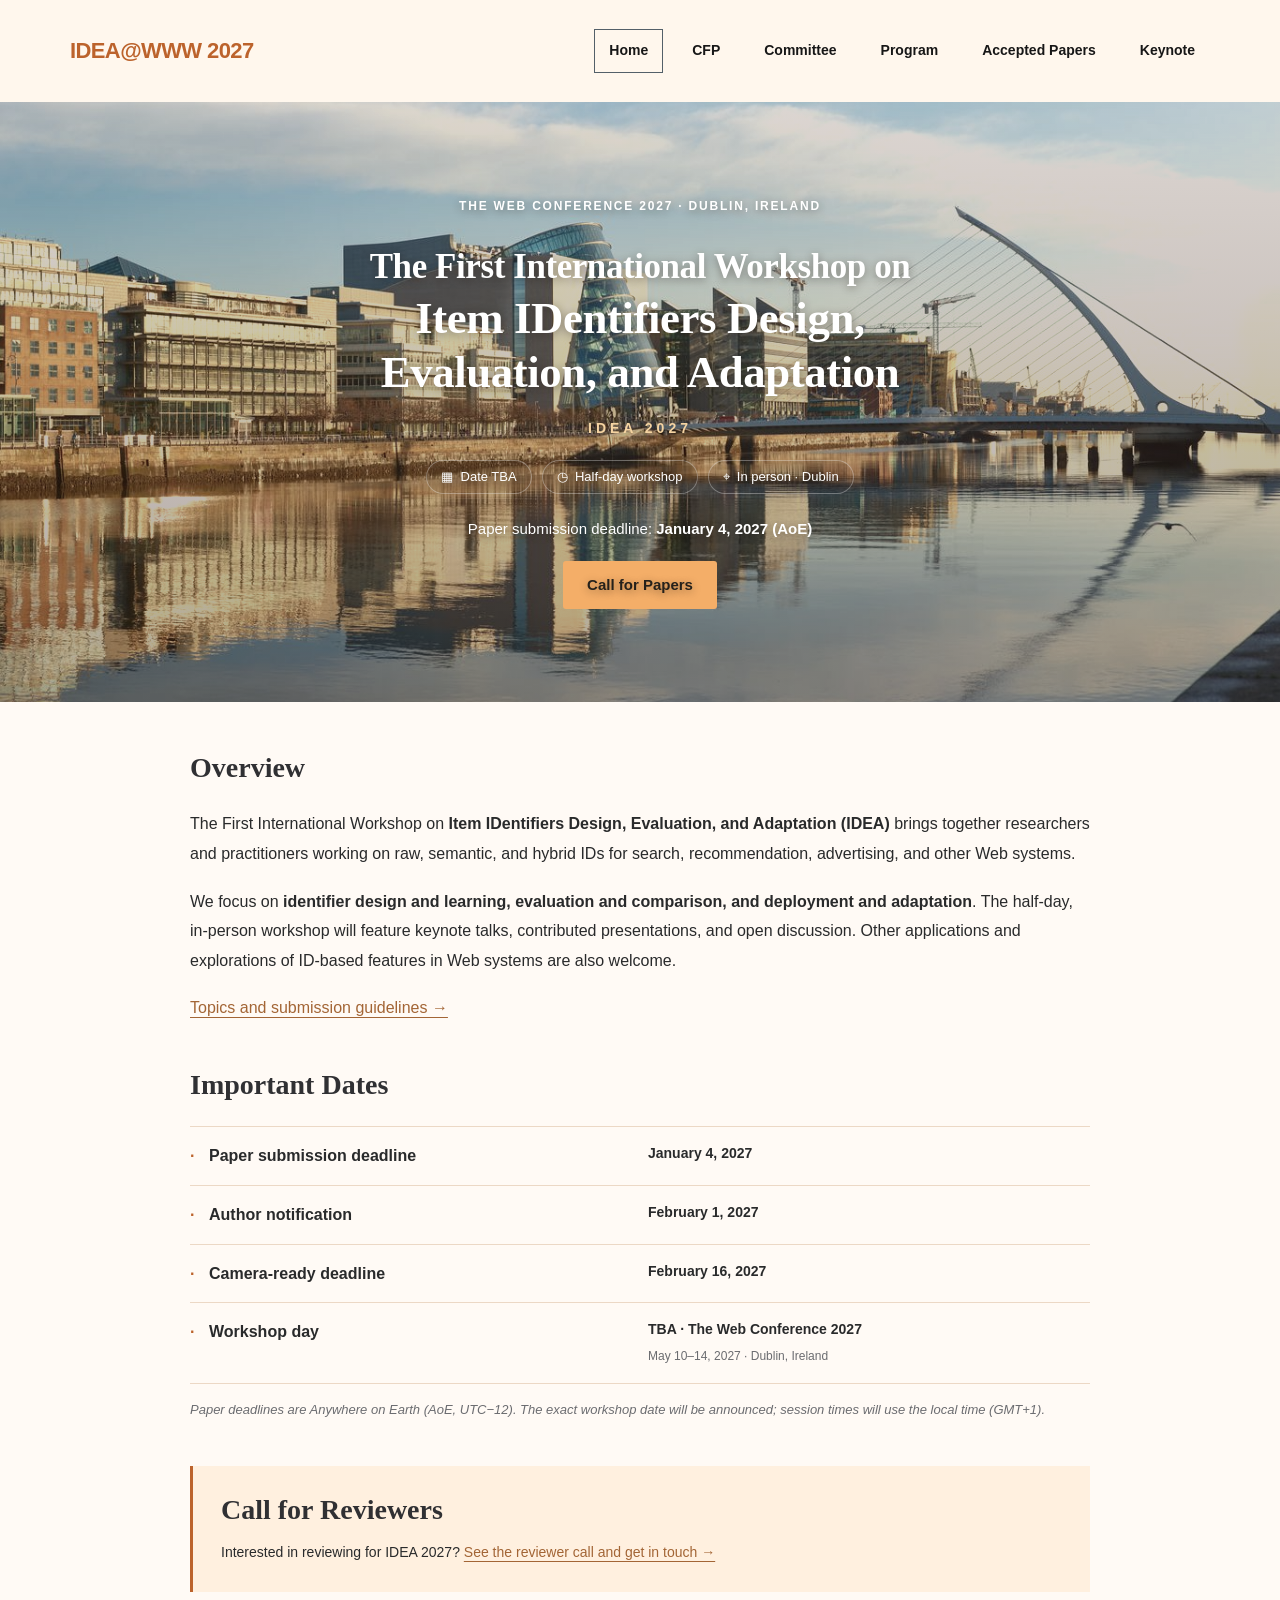
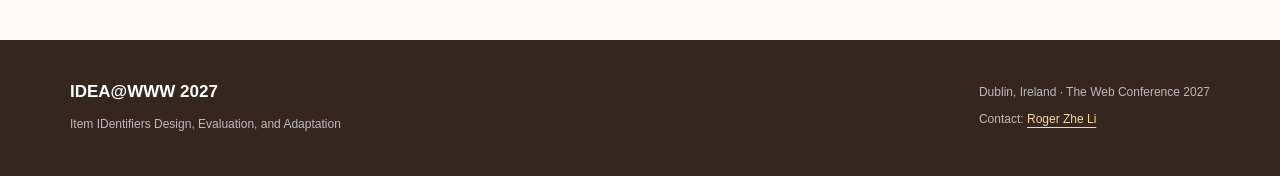
==== index.html @ 6919ff48 "Simplify homepage to overview dates and reviewer link" ====
<!doctype html>
<html lang="en">
<head>
<meta charset="utf-8">
<meta name="viewport" content="width=device-width, initial-scale=1">
<title>IDEA@WWW 2027 - Item IDentifiers Design, Evaluation, and Adaptation</title>
<meta name="description" content="IDEA 2027: The First International Workshop on Item IDentifiers Design, Evaluation, and Adaptation. Raw, semantic, and hybrid IDs for search, recommendation, and advertising.">
<link rel="icon" href="assets/favicon.svg" type="image/svg+xml">
<link rel="stylesheet" href="assets/style.css">
<script src="assets/site.js" defer>
</script>
</head>
<body>
<a class="skip-link" href="#main">Skip to content</a>
<header class="site-header">
<div class="container header-inner">
<a class="brand" href="index.html">IDEA@WWW 2027</a><button class="menu-toggle" type="button" aria-controls="site-nav" aria-expanded="false">Menu <span aria-hidden="true">☰</span></button>
<nav id="site-nav" aria-label="Main navigation">
<a href="index.html" aria-current="page">Home</a><a href="cfp.html">CFP</a><a href="committee.html">Committee</a><a href="program.html">Program</a><a href="papers.html">Accepted Papers</a><a href="keynote.html">Keynote</a>
</nav>
</div>
</header>
<section class="hero" aria-labelledby="hero-title">
<div class="hero-overlay">
<div class="hero-copy">
<p class="eyebrow">
The Web Conference 2027 · Dublin, Ireland
</p>
<h1 id="hero-title">
<span>The First International Workshop on</span><br>Item IDentifiers Design,<br>Evaluation, and Adaptation
</h1>
<p class="hero-acronym">
IDEA 2027
</p>
<ul class="hero-details">
<li>
▦ &nbsp;Date TBA
</li>
<li>
◷ &nbsp;Half-day workshop
</li>
<li>
⌖ &nbsp;In person · Dublin
</li>
</ul>
<p class="hero-deadline">
Paper submission deadline: <strong>January 4, 2027 (AoE)</strong>
</p>
<a class="button hero-button" href="cfp.html">Call for Papers</a>
</div>
</div>
</section>
<main id="main" class="container home-content">
<section id="overview" class="content-section">
<h2>Overview</h2>
<p>The First International Workshop on <strong>Item IDentifiers Design, Evaluation, and Adaptation (IDEA)</strong> brings together researchers and practitioners working on raw, semantic, and hybrid IDs for search, recommendation, advertising, and other Web systems.</p>
<p>We focus on <strong>identifier design and learning, evaluation and comparison, and deployment and adaptation</strong>. The half-day, in-person workshop will feature keynote talks, contributed presentations, and open discussion. Other applications and explorations of ID-based features in Web systems are also welcome.</p>
<p><a href="cfp.html">Topics and submission guidelines →</a></p>
</section>
<section id="important-dates" class="content-section">
<h2>
Important Dates
</h2>
<dl class="dates">
<div>
<dt>
Paper submission deadline
</dt>
<dd>January 4, 2027</dd>
</div>
<div>
<dt>
Author notification
</dt>
<dd>February 1, 2027</dd>
</div>
<div>
<dt>
Camera-ready deadline
</dt>
<dd>February 16, 2027</dd>
</div>
<div>
<dt>
Workshop day
</dt>
<dd>
TBA · The Web Conference 2027<br><span>May 10–14, 2027 · Dublin, Ireland</span>
</dd>
</div>
</dl>
<p class="note">
Paper deadlines are Anywhere on Earth (AoE, UTC−12). The exact workshop date will be announced; session times will use the local time (GMT+1).
</p>
</section>
<section id="reviewers" class="content-section reviewer-callout">
<h2>Call for Reviewers</h2>
<p>Interested in reviewing for IDEA 2027? <a href="committee.html#reviewers">See the reviewer call and get in touch →</a></p>
</section>
</main>
<footer>
<div class="container footer-inner">
<div>
<a class="footer-brand" href="index.html">IDEA@WWW 2027</a>
<p>
Item IDentifiers Design, Evaluation, and Adaptation
</p>
</div>
<div>
<p>
Dublin, Ireland · The Web Conference 2027
</p>
<p>
Contact: <a href="mailto:roger.zhe.li@huawei.com">Roger Zhe Li</a>
</p>
</div>
</div>
</footer>
</body>
</html>
---- assets/style.css ----
:root {
  --accent:#bc632c;
  --ink:#292a2b;
  --muted:#6b6c70;
  --line:#ecd8c5;
  --cream:#fff0df
}
* {
  box-sizing:border-box
}
html {
  scroll-behavior:smooth;
  scroll-padding-top:24px
}
body {
  margin:0;
  color:var(--ink);
  background:#fffaf5;
  font:16px/1.85 "Open Sans",Arial,sans-serif
}
a {
  color:#a36535;
  text-underline-offset:4px
}
a:hover {
  color:#704322
}
a:focus-visible,button:focus-visible {
  outline:3px solid #b77a49;
  outline-offset:5px
}
.container {
  width:min(1140px,calc(100% - 64px));
  margin:auto
}
.site-header {
  background:#fff7ed
}
.header-inner {
  min-height:102px;
  display:flex;
  align-items:center;
  justify-content:space-between;
  gap:28px
}
.brand {
  font-size:22px;
  letter-spacing:-.6px;
  font-weight:800;
  color:var(--accent);
  text-decoration:none;
  white-space:nowrap
}
#site-nav {
  display:flex;
  gap:14px;
  align-items:center
}
#site-nav a {
  padding:8px 14px;
  color:#171717;
  text-decoration:none;
  font-size:14px;
  font-weight:600;
  border:1px solid transparent;
  white-space:nowrap
}
#site-nav a:hover {
  color:var(--accent)
}
#site-nav a[aria-current=page] {
  border-color:#536069
}
.menu-toggle {
  display:none
}
.skip-link {
  position:absolute;
  top:-100px;
  left:12px;
  z-index:5;
  background:#fff7ed;
  padding:8px
}
.skip-link:focus {
  top:8px
}
.hero {
  position:relative;
  isolation:isolate;
  background:#7c573d;
  min-height:600px;
  display:flex;
  align-items:center;
  padding:0
}
.hero::before {
  content:"";
  position:absolute;
  inset:0;
  z-index:-1;
  background:url('dublin-city.jpg') center 32%/cover no-repeat;
  filter:saturate(.78) sepia(.15) brightness(1.08)
}
.hero-overlay {
  width:100%;
  min-height:inherit;
  display:grid;
  place-items:center;
  background:linear-gradient(180deg,rgba(80,48,28,.20),rgba(59,35,21,.40));
  padding:60px 24px
}
.hero-copy {
  text-align:center;
  max-width:1080px;
  margin:auto;
  color:#fff;
  text-shadow:0 2px 8px rgba(35,25,17,.40)
}
.eyebrow {
  font-size:12px;
  font-weight:600;
  letter-spacing:1.8px;
  text-transform:uppercase;
  line-height:1.7;
  margin:0 0 20px
}
.hero h1 {
  font:700 clamp(30px,3.5vw,46px)/1.22 Georgia,"Times New Roman",serif;
  letter-spacing:-.4px;
  margin:0
}
.hero h1 span {
  font-size:.78em
}
.hero-acronym {
  font-size:14px;
  font-weight:700;
  letter-spacing:4px;
  margin:16px 0 14px;
  color:#f5d4a2
}
.hero-details {
  display:flex;
  flex-wrap:wrap;
  justify-content:center;
  gap:10px;
  padding:0;
  list-style:none;
  margin:18px 0 14px
}
.hero-details li {
  font-size:13px;
  border:1px solid #ffffff50;
  border-radius:24px;
  padding:4px 14px;
  background:#00000010
}
.hero-deadline {
  font-size:15px;
  margin:16px 0
}
.button {
  display:inline-block;
  text-decoration:none;
  font-weight:700;
  font-size:15px;
  color:#25211b;
  background:#f4ae68;
  padding:12px 24px;
  border-radius:3px;
  line-height:1.6
}
.button:hover {
  background:#ffc78f;
  color:#25211b
}
.hero-button {
  margin-top:2px
}
.page-banner {
  background:var(--cream);
  border-bottom:1px solid var(--line);
  padding:42px 0
}
.page-banner .eyebrow {
  color:var(--accent);
  margin-bottom:8px
}
.page-banner h1 {
  font:700 38px/1.25 Georgia,serif;
  margin:0
}
.page-layout {
  display:grid;
  grid-template-columns:190px minmax(0,1fr);
  gap:56px;
  padding-top:52px;
  padding-bottom:64px
}
.toc nav {
  position:sticky;
  top:28px;
  border-left:1px solid var(--line)
}
.toc p {
  padding-left:16px;
  font-size:10px;
  letter-spacing:1.6px;
  font-weight:700;
  color:#96918b;
  margin:0 0 12px
}
.toc a {
  display:block;
  font-size:12px;
  line-height:1.5;
  text-decoration:none;
  padding:9px 16px;
  color:#767575;
  border-left:2px solid transparent;
  margin-left:-1px
}
.toc a:hover,.toc a[aria-current=location] {
  border-color:var(--accent);
  color:#995e30;
  background:#fff0df
}
.content-section {
  margin-bottom:44px;
  scroll-margin-top:28px
}
.content-section:last-child {
  margin-bottom:0
}
h2 {
  font:700 28px/1.3 Georgia,serif;
  color:#303033;
  margin:0 0 23px
}
h3 {
  font-size:18px;
  line-height:1.5;
  margin:0 0 9px
}
p {
  margin:0 0 18px
}
ul,ol {
  padding-left:22px;
  margin:0 0 20px
}
li {
  padding-left:2px;
  margin-bottom:5px
}
.dates {
  margin:0 0 14px
}
.dates>div {
  display:grid;
  grid-template-columns:1fr 1fr;
  gap:16px;
  padding:14px 0;
  border-bottom:1px solid var(--line)
}
.dates>div:first-child {
  border-top:1px solid var(--line)
}
dt {
  font-weight:600;
  position:relative;
  padding-left:19px
}
dt:before {
  content:'·';
  color:var(--accent);
  position:absolute;
  left:0
}
dd {
  margin:0;
  font-weight:600;
  font-size:14px
}
.dates span {
  font-weight:400;
  color:var(--muted);
  font-size:12px
}
.note {
  font-size:13px;
  color:var(--muted);
  font-style:italic
}
.topic {
  margin:24px 0
}
.topic h3 {
  color:#9d653e;
  font-family:Georgia,serif;
  font-size:21px
}
.topic p {
  margin-bottom:8px
}
.topic li {
  font-size:15px
}
.notice {
  border-left:3px solid var(--accent);
  background:var(--cream);
  padding:20px 24px;
  margin:24px 0
}
.notice p {
  margin:6px 0 0;
  font-size:14px
}
.spaced li {
  margin-bottom:12px
}
.people {
  display:grid;
  grid-template-columns:repeat(3,minmax(0,1fr));
  gap:30px 22px
}
.person {
  text-align:center;
  padding:10px 0
}
.initials {
  width:80px;
  height:80px;
  display:grid;
  place-items:center;
  border-radius:50%;
  background:#f2e9de;
  color:#a26c40;
  font:26px Georgia,serif;
  margin:0 auto 14px
}
.person h3 {
  font-size:16px;
  margin-bottom:6px
}
.person h3 a {
  text-decoration:none;
  color:#353535
}
.person p {
  font-size:12px;
  line-height:1.7;
  color:#5e6063;
  margin:0
}
.person p span {
  font-size:11px;
  color:#888
}
.table-wrap {
  overflow-x:auto
}
table {
  border-collapse:collapse;
  width:100%;
  text-align:left;
  font-size:14px
}
th,td {
  padding:13px 16px;
  border-bottom:1px solid var(--line)
}
thead {
  background:var(--cream)
}
tbody th {
  font-weight:500;
  white-space:nowrap
}
.speaker {
  padding:28px 0;
  border-bottom:1px solid var(--line)
}
.speaker h3 {
  font:700 27px Georgia,serif
}
.affiliation {
  color:var(--accent);
  font-size:14px;
  margin-top:10px
}
.speaker-label {
  letter-spacing:1.5px;
  font-size:10px;
  font-weight:700;
  color:#999;
  margin-bottom:12px
}
.session-list {
  padding-left:26px
}
.session-list li {
  padding-left:14px;
  margin:26px 0
}
.session-list li::marker {
  color:var(--accent);
  font-weight:700
}
.session-list h3 {
  margin-bottom:5px
}
.empty-state {
  background:var(--cream);
  padding:48px 24px;
  text-align:center;
  border:1px solid var(--line)
}
.empty-symbol {
  font:48px Georgia,serif;
  color:var(--accent)
}
.empty-state h2 {
  margin:10px 0
}
.empty-state p {
  color:var(--muted)
}
footer {
  background:#35261e;
  color:#bbb;
  font-size:12px;
  padding:36px 0
}
.footer-inner {
  display:flex;
  justify-content:space-between;
  gap:30px
}
footer p {
  margin:5px 0
}
footer a {
  color:#f4d5ab
}
.footer-brand {
  color:white;
  font-size:17px;
  font-weight:700;
  text-decoration:none
}
@media(min-width:1500px) {
  .hero {
  min-height:650px
}

}
@media(max-width:1000px) {
  .header-inner {
  min-height:86px;
  gap:16px
}
.brand {
  font-size:20px
}
#site-nav {
  gap:0
}
#site-nav a {
  font-size:12px;
  padding:8px 9px
}
.page-layout {
  grid-template-columns:160px minmax(0,1fr);
  gap:30px
}

}
@media(max-width:760px) {
  .container {
  width:calc(100% - 36px)
}
.header-inner {
  min-height:76px;
  flex-wrap:wrap;
  gap:0;
  padding-top:17px;
  padding-bottom:17px
}
.menu-toggle {
  display:block;
  background:#fff7ed;
  border:1px solid #ddd;
  padding:6px 10px;
  font:13px Arial,sans-serif;
  color:#333
}
.menu-toggle span {
  margin-left:5px
}
#site-nav {
  display:none;
  width:100%;
  padding-top:16px;
  flex-direction:column;
  align-items:stretch;
  gap:3px
}
#site-nav.is-open {
  display:flex
}
#site-nav a {
  font-size:14px;
  padding:8px 10px
}
.hero {
  min-height:570px;
  padding:0
}
.hero::before {
  background-position:45% center
}
.hero-overlay {
  padding:42px 18px
}
.hero h1 {
  font-size:31px;
  line-height:1.23
}
.hero h1 span {
  font-size:.72em
}
.eyebrow {
  font-size:10px;
  letter-spacing:1.2px
}
.hero-details {
  gap:7px
}
.hero-details li {
  font-size:11px;
  padding:4px 10px
}
.hero-deadline {
  font-size:13px
}
.page-layout {
  display:block;
  padding-top:28px;
  padding-bottom:42px
}
.toc {
  margin-bottom:34px;
  border-bottom:1px solid var(--line);
  padding-bottom:16px
}
.toc nav {
  position:static;
  border:0;
  display:flex;
  flex-wrap:wrap;
  gap:5px 12px
}
.toc p {
  display:none
}
.toc a {
  padding:4px 0;
  border:0;
  margin:0;
  font-size:12px
}
.toc a:hover,.toc a[aria-current=location] {
  background:none;
  text-decoration:underline
}
.content-section {
  margin-bottom:36px
}
h2 {
  font-size:26px;
  margin-bottom:18px
}
body {
  font-size:15px;
  line-height:1.8
}
.dates>div {
  grid-template-columns:1fr;
  gap:3px
}
.dates dd {
  padding-left:19px
}
.people {
  grid-template-columns:repeat(2,minmax(0,1fr));
  gap:20px 14px
}
.footer-inner {
  display:block
}
.footer-inner>div+div {
  margin-top:18px
}
.page-banner {
  padding:32px 0
}
.page-banner h1 {
  font-size:32px
}
.notice {
  padding:17px
}
.speaker h3 {
  font-size:25px
}

}
@media(prefers-reduced-motion:reduce) {
  html {
  scroll-behavior:auto
}

}


.person-photo { display:block; width:128px; height:128px; margin:0 auto 16px; object-fit:cover; object-position:center 25%; border-radius:50%; border:4px solid #fff0df; box-shadow:0 3px 15px #713a1412; }
.person > a { display:block; width:fit-content; margin:auto; }
.person h3 a:hover, .speaker h3 a:hover { color:var(--accent); text-decoration:underline; }
.reviewer-callout { background:var(--cream); border-left:3px solid var(--accent); padding:26px 28px; }
.reviewer-callout h2 { margin-bottom:12px; }
.reviewer-callout p { font-size:14px; }
.keynote-speaker { display:grid; grid-template-columns:160px minmax(0,1fr); gap:28px; align-items:start; }
.speaker-photo { width:160px; height:160px; object-fit:cover; object-position:center 25%; border-radius:50%; border:4px solid #fff0df; }
.speaker h3 a { color:inherit; text-decoration:none; }
.presentation-placeholder { padding:26px; background:var(--cream); border-left:3px solid var(--accent); }
.presentation-placeholder p { margin:0; color:var(--muted); }
@media(max-width:760px) { .keynote-speaker { grid-template-columns:1fr; gap:18px; } .speaker-photo { width:132px; height:132px; } .person-photo { width:110px; height:110px; } .reviewer-callout { padding:22px; } }

/* The homepage is a short introduction; detailed content lives in its own tabs. */
.home-content {
  max-width:900px;
  padding-top:48px;
  padding-bottom:48px;
}
.home-content .reviewer-callout p { margin-bottom:0; }
@media(max-width:760px) {
  .home-content { padding-top:30px; padding-bottom:36px; }
}
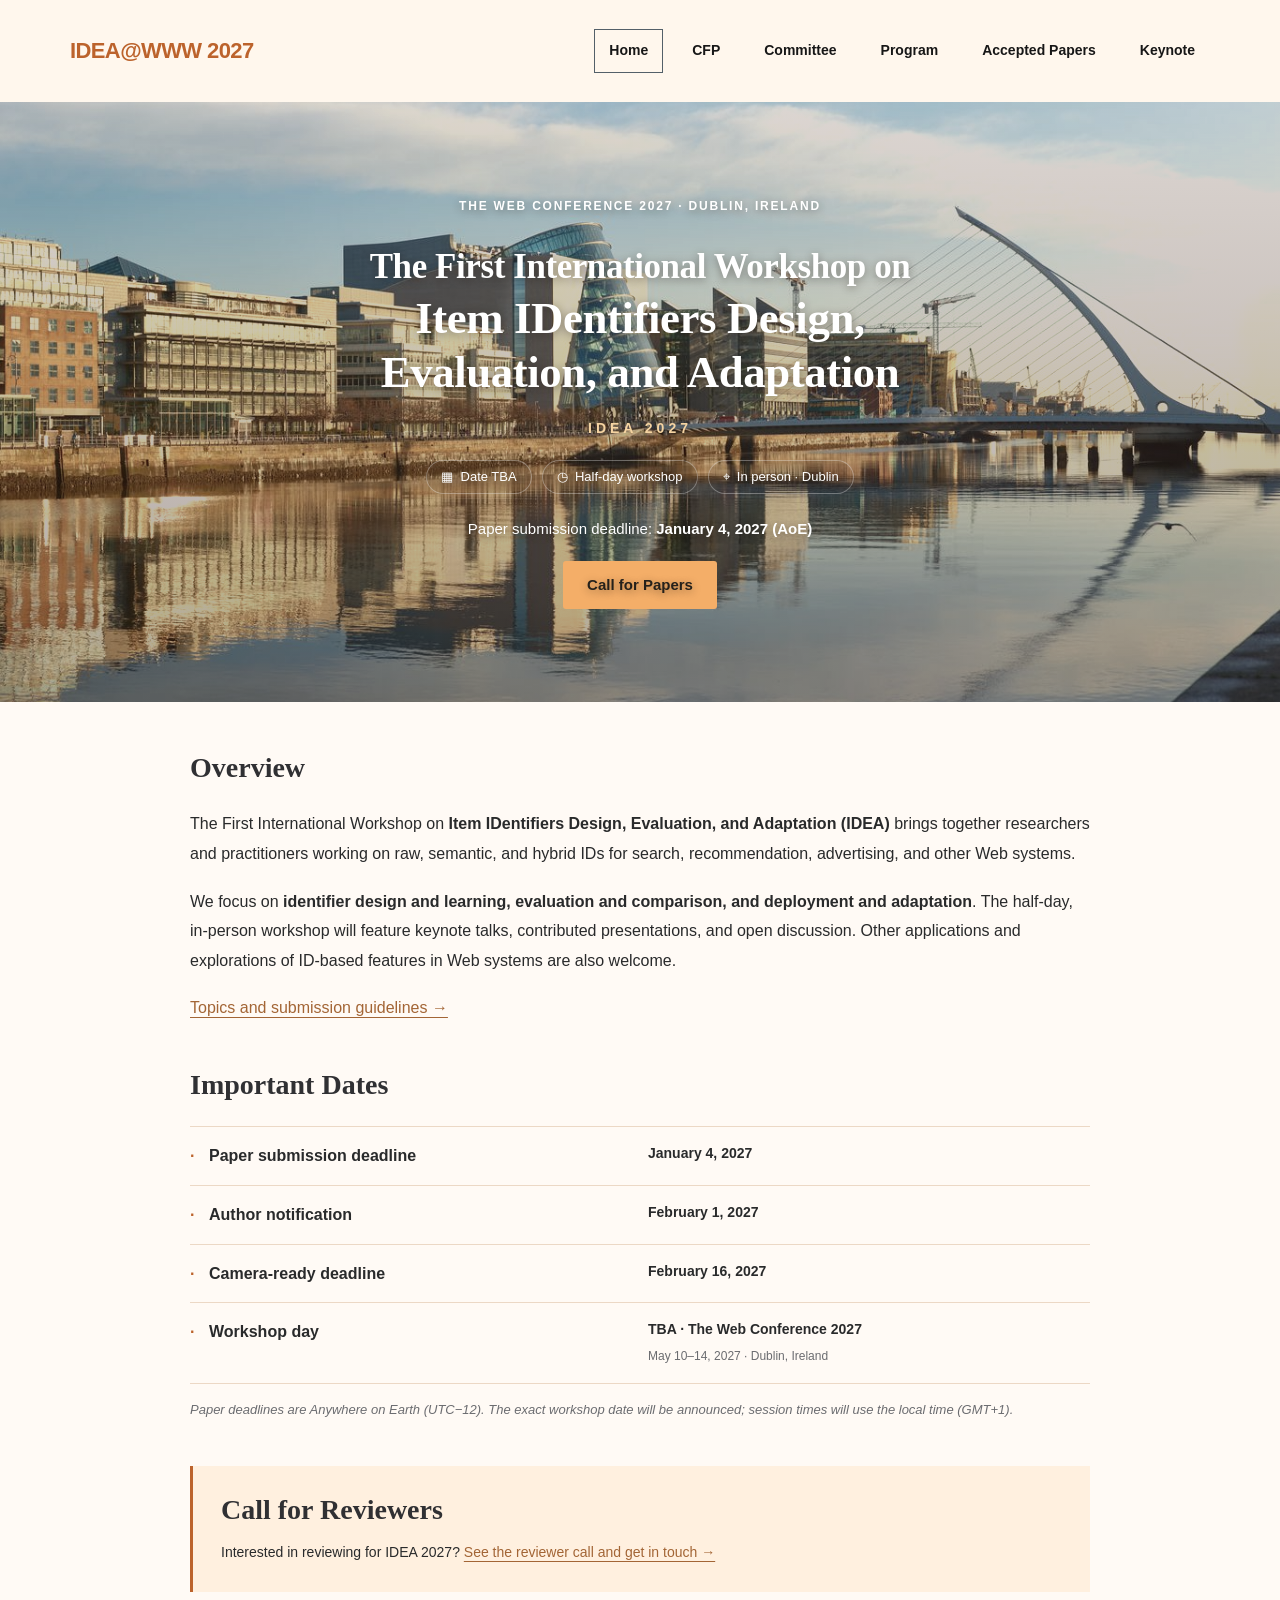
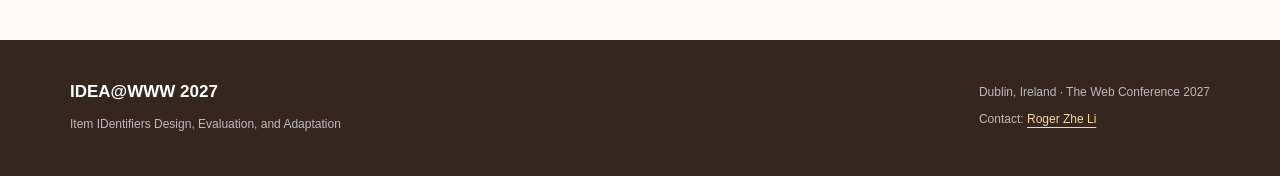
==== commit b7837ec3: "Remove AoE abbreviation from timezone explanations" ====
--- a/index.html
+++ b/index.html
@@ -90,7 +90,7 @@
 </div>
 </dl>
 <p class="note">
-Paper deadlines are Anywhere on Earth (AoE, UTC−12). The exact workshop date will be announced; session times will use the local time (GMT+1).
+Paper deadlines are Anywhere on Earth (UTC−12). The exact workshop date will be announced; session times will use the local time (GMT+1).
 </p>
 </section>
 <section id="reviewers" class="content-section reviewer-callout">
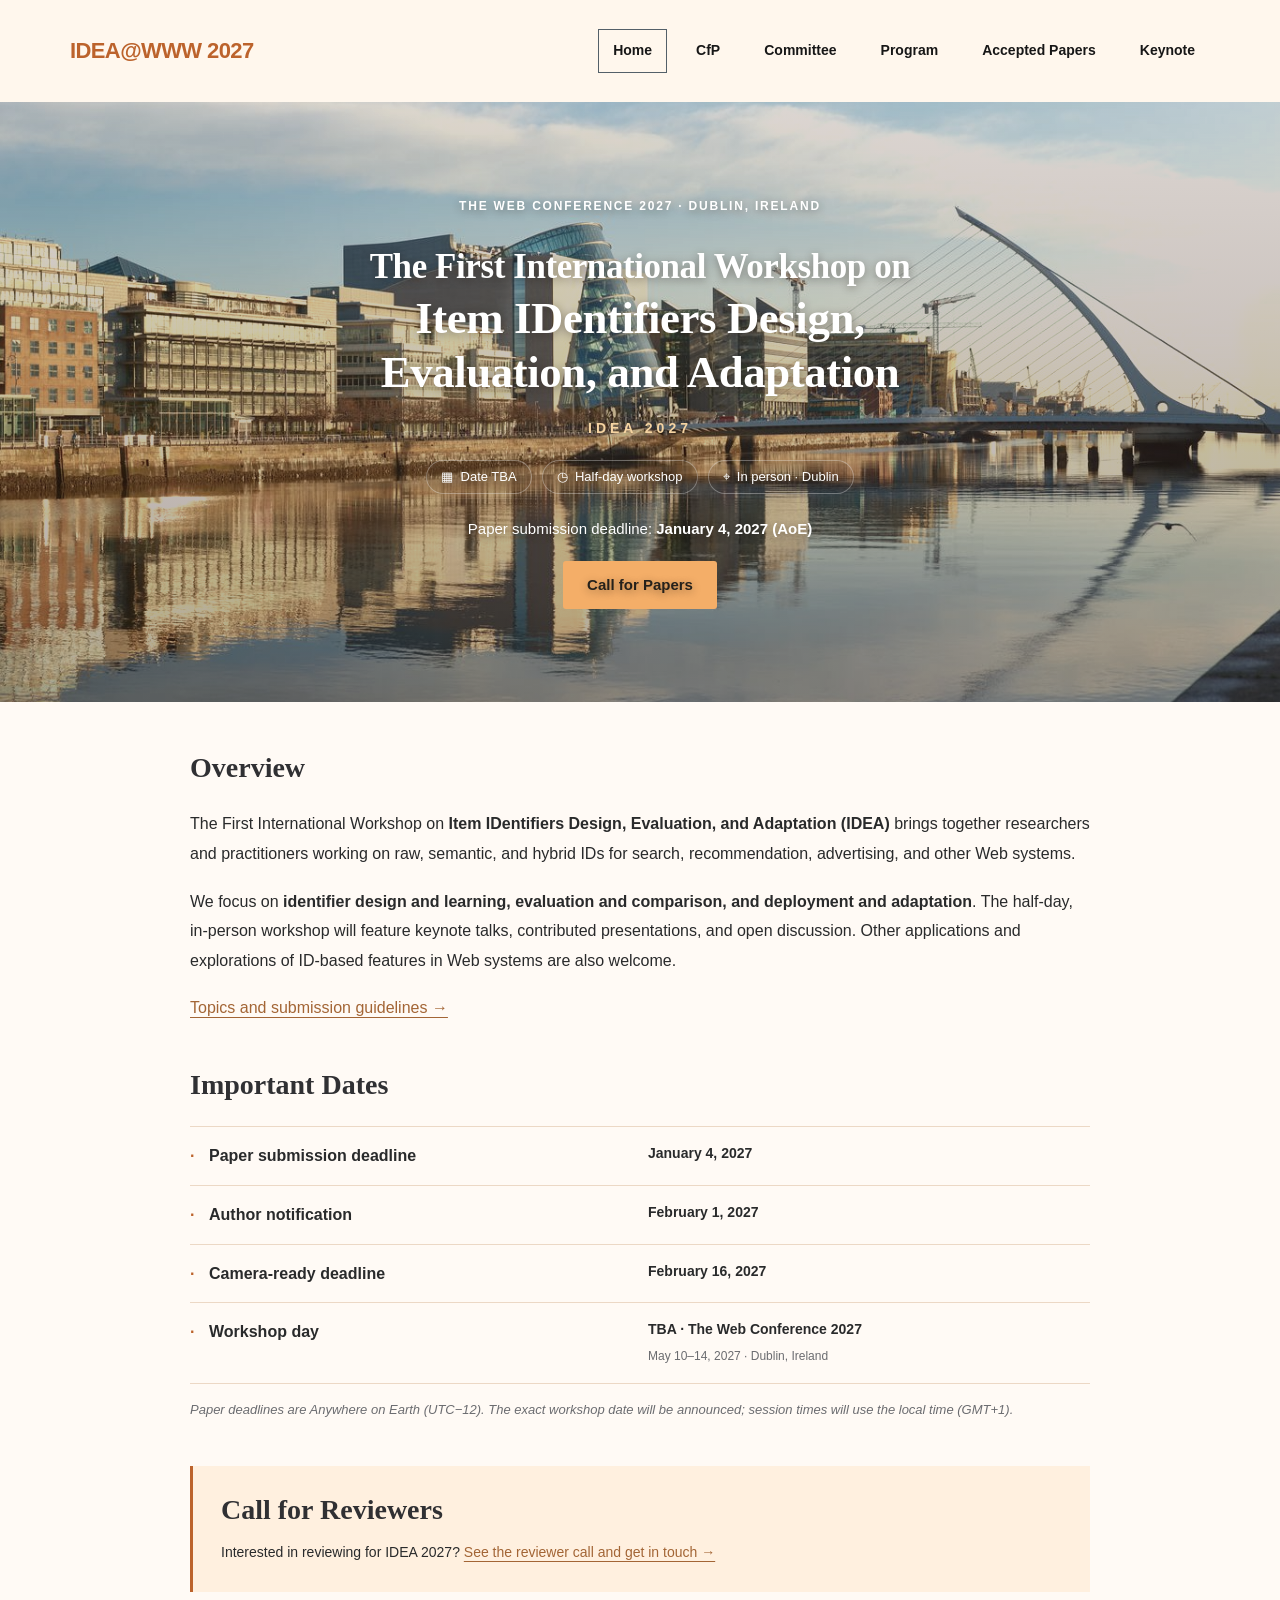
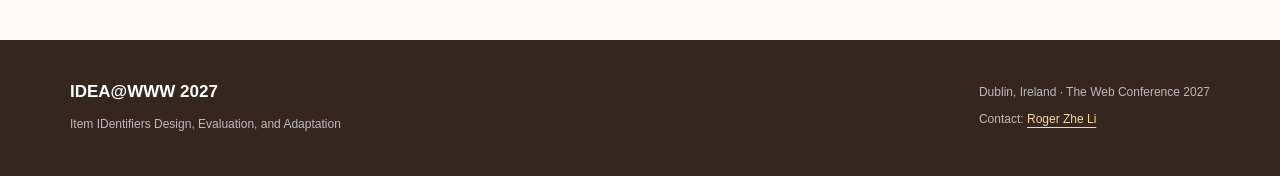
==== commit b5a7fc7f: "Use CfP capitalization consistently" ====
--- a/index.html
+++ b/index.html
@@ -16,7 +16,7 @@
 <div class="container header-inner">
 <a class="brand" href="index.html">IDEA@WWW 2027</a><button class="menu-toggle" type="button" aria-controls="site-nav" aria-expanded="false">Menu <span aria-hidden="true">☰</span></button>
 <nav id="site-nav" aria-label="Main navigation">
-<a href="index.html" aria-current="page">Home</a><a href="cfp.html">CFP</a><a href="committee.html">Committee</a><a href="program.html">Program</a><a href="papers.html">Accepted Papers</a><a href="keynote.html">Keynote</a>
+<a href="index.html" aria-current="page">Home</a><a href="cfp.html">CfP</a><a href="committee.html">Committee</a><a href="program.html">Program</a><a href="papers.html">Accepted Papers</a><a href="keynote.html">Keynote</a>
 </nav>
 </div>
 </header>
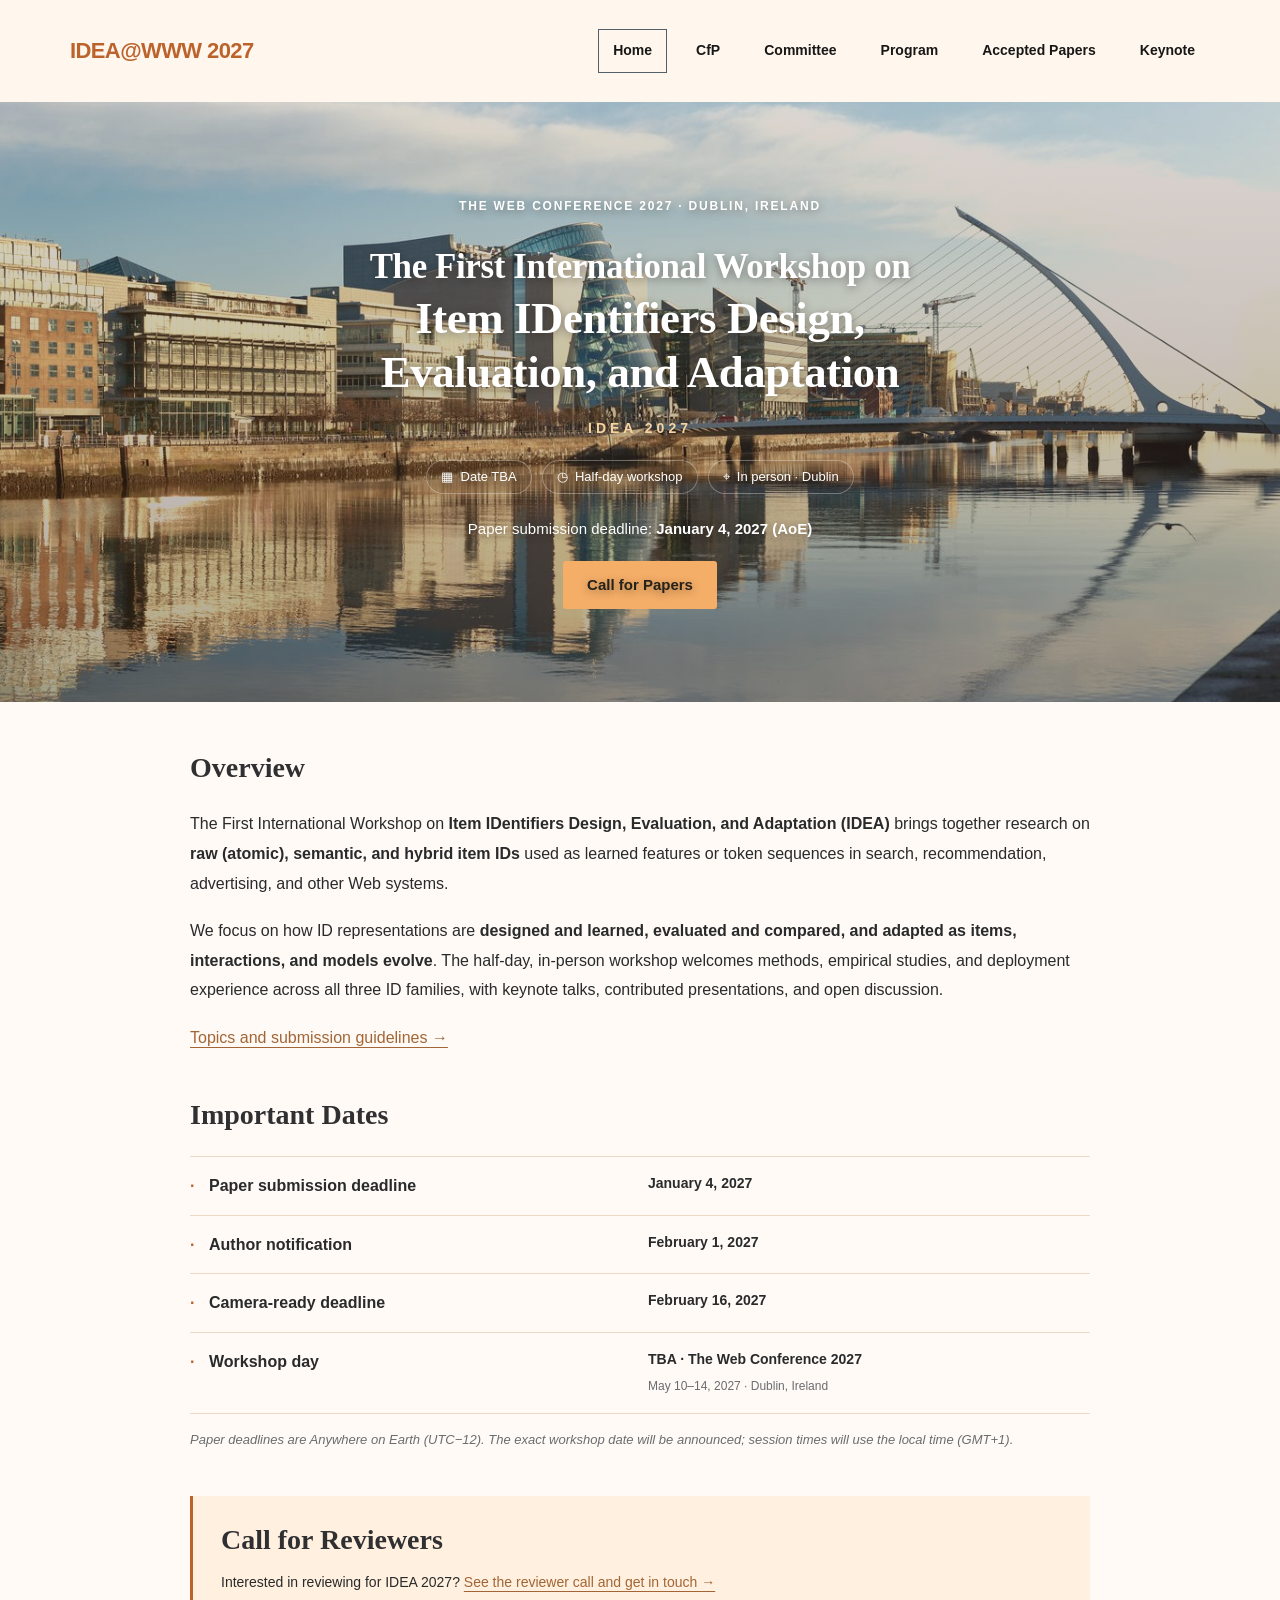
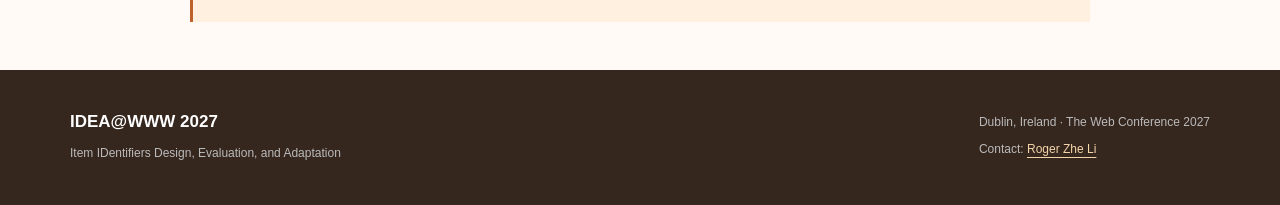
==== commit 56ec0919: "Balance ID families and focus scope on representation design evaluation and adaptation" ====
--- a/index.html
+++ b/index.html
@@ -53,8 +53,8 @@
 <main id="main" class="container home-content">
 <section id="overview" class="content-section">
 <h2>Overview</h2>
-<p>The First International Workshop on <strong>Item IDentifiers Design, Evaluation, and Adaptation (IDEA)</strong> brings together researchers and practitioners working on raw, semantic, and hybrid IDs for search, recommendation, advertising, and other Web systems.</p>
-<p>We focus on <strong>identifier design and learning, evaluation and comparison, and deployment and adaptation</strong>. The half-day, in-person workshop will feature keynote talks, contributed presentations, and open discussion. Other applications and explorations of ID-based features in Web systems are also welcome.</p>
+<p>The First International Workshop on <strong>Item IDentifiers Design, Evaluation, and Adaptation (IDEA)</strong> brings together research on <strong>raw (atomic), semantic, and hybrid item IDs</strong> used as learned features or token sequences in search, recommendation, advertising, and other Web systems.</p>
+<p>We focus on how ID representations are <strong>designed and learned, evaluated and compared, and adapted as items, interactions, and models evolve</strong>. The half-day, in-person workshop welcomes methods, empirical studies, and deployment experience across all three ID families, with keynote talks, contributed presentations, and open discussion.</p>
 <p><a href="cfp.html">Topics and submission guidelines →</a></p>
 </section>
 <section id="important-dates" class="content-section">
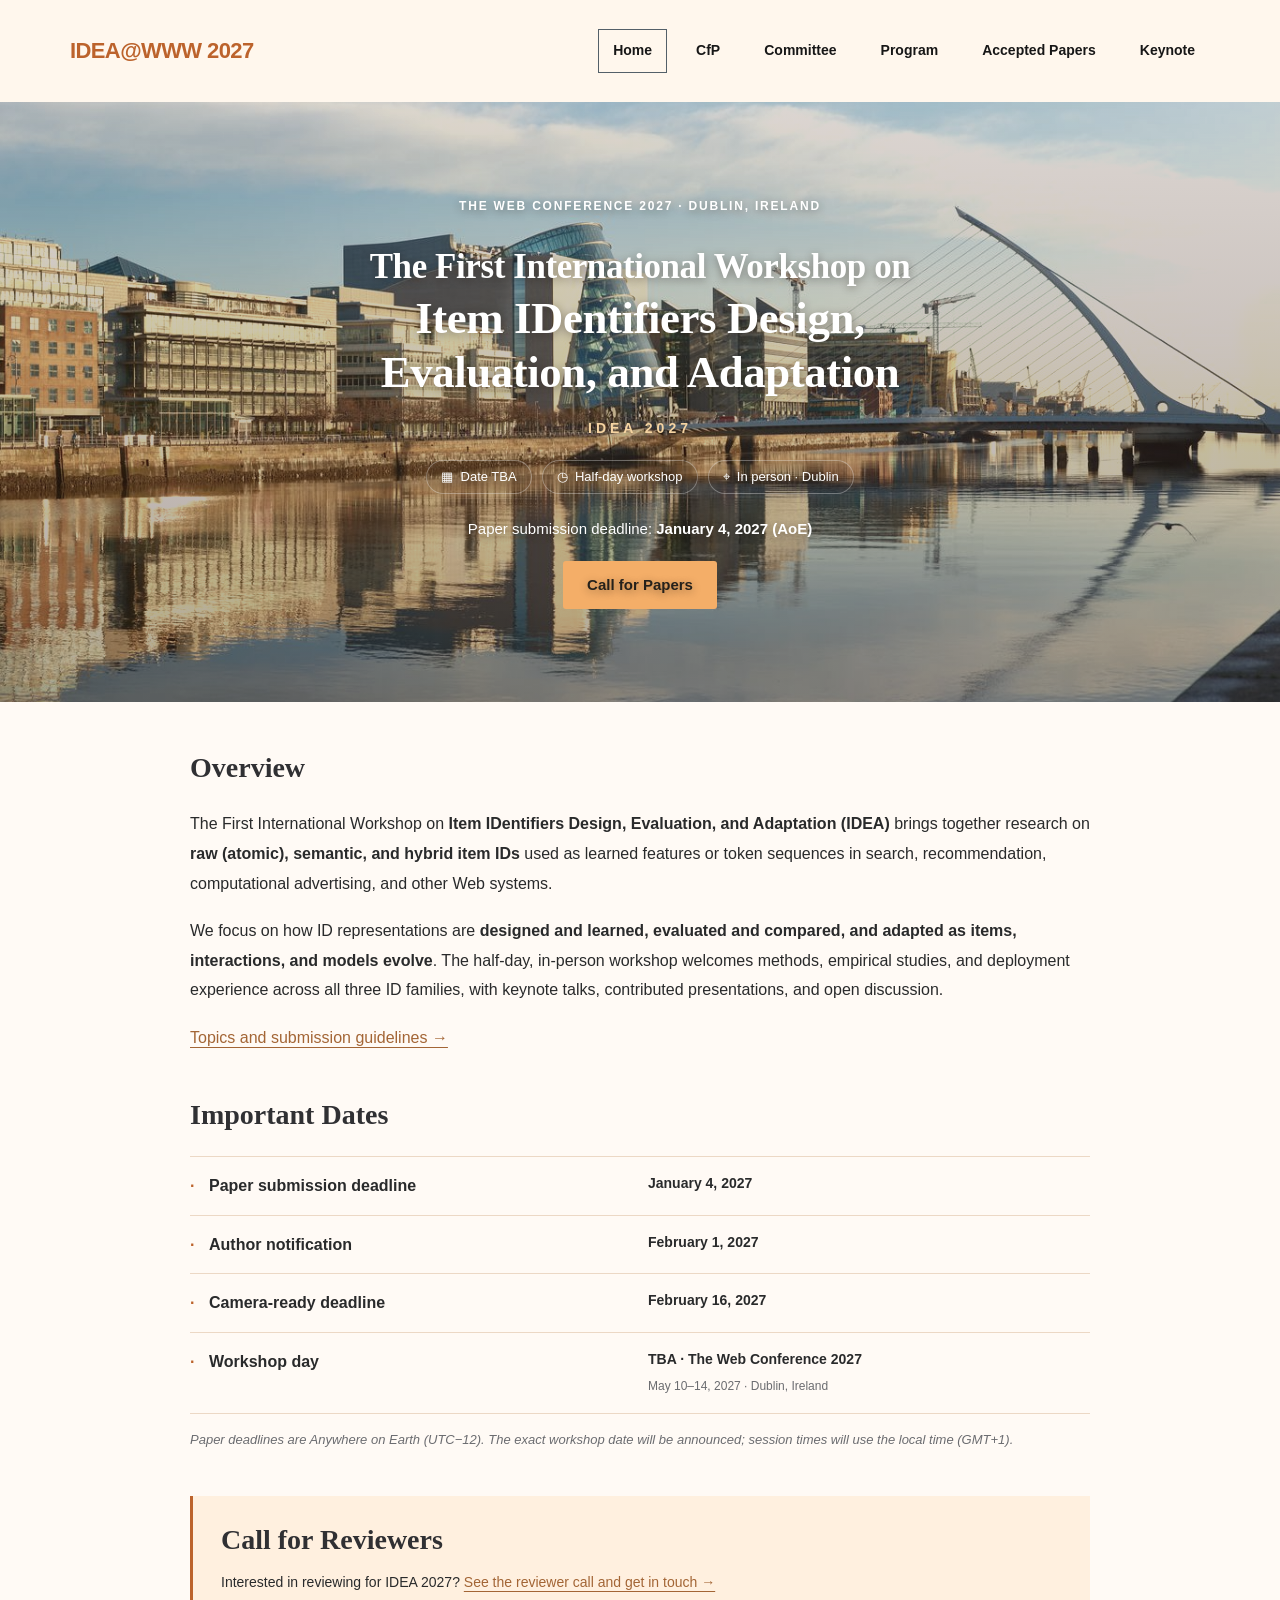
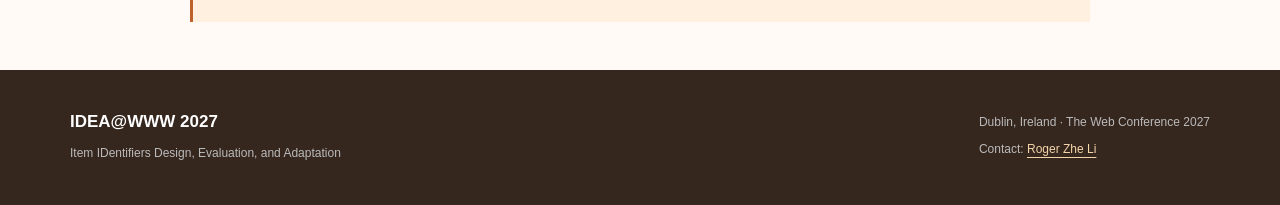
==== commit ba6fdb86: "Specify computational advertising throughout website" ====
--- a/index.html
+++ b/index.html
@@ -4,7 +4,7 @@
 <meta charset="utf-8">
 <meta name="viewport" content="width=device-width, initial-scale=1">
 <title>IDEA@WWW 2027 - Item IDentifiers Design, Evaluation, and Adaptation</title>
-<meta name="description" content="IDEA 2027: The First International Workshop on Item IDentifiers Design, Evaluation, and Adaptation. Raw, semantic, and hybrid IDs for search, recommendation, and advertising.">
+<meta name="description" content="IDEA 2027: The First International Workshop on Item IDentifiers Design, Evaluation, and Adaptation. Raw, semantic, and hybrid IDs for search, recommendation, and computational advertising.">
 <link rel="icon" href="assets/favicon.svg" type="image/svg+xml">
 <link rel="stylesheet" href="assets/style.css">
 <script src="assets/site.js" defer>
@@ -53,7 +53,7 @@
 <main id="main" class="container home-content">
 <section id="overview" class="content-section">
 <h2>Overview</h2>
-<p>The First International Workshop on <strong>Item IDentifiers Design, Evaluation, and Adaptation (IDEA)</strong> brings together research on <strong>raw (atomic), semantic, and hybrid item IDs</strong> used as learned features or token sequences in search, recommendation, advertising, and other Web systems.</p>
+<p>The First International Workshop on <strong>Item IDentifiers Design, Evaluation, and Adaptation (IDEA)</strong> brings together research on <strong>raw (atomic), semantic, and hybrid item IDs</strong> used as learned features or token sequences in search, recommendation, computational advertising, and other Web systems.</p>
 <p>We focus on how ID representations are <strong>designed and learned, evaluated and compared, and adapted as items, interactions, and models evolve</strong>. The half-day, in-person workshop welcomes methods, empirical studies, and deployment experience across all three ID families, with keynote talks, contributed presentations, and open discussion.</p>
 <p><a href="cfp.html">Topics and submission guidelines →</a></p>
 </section>
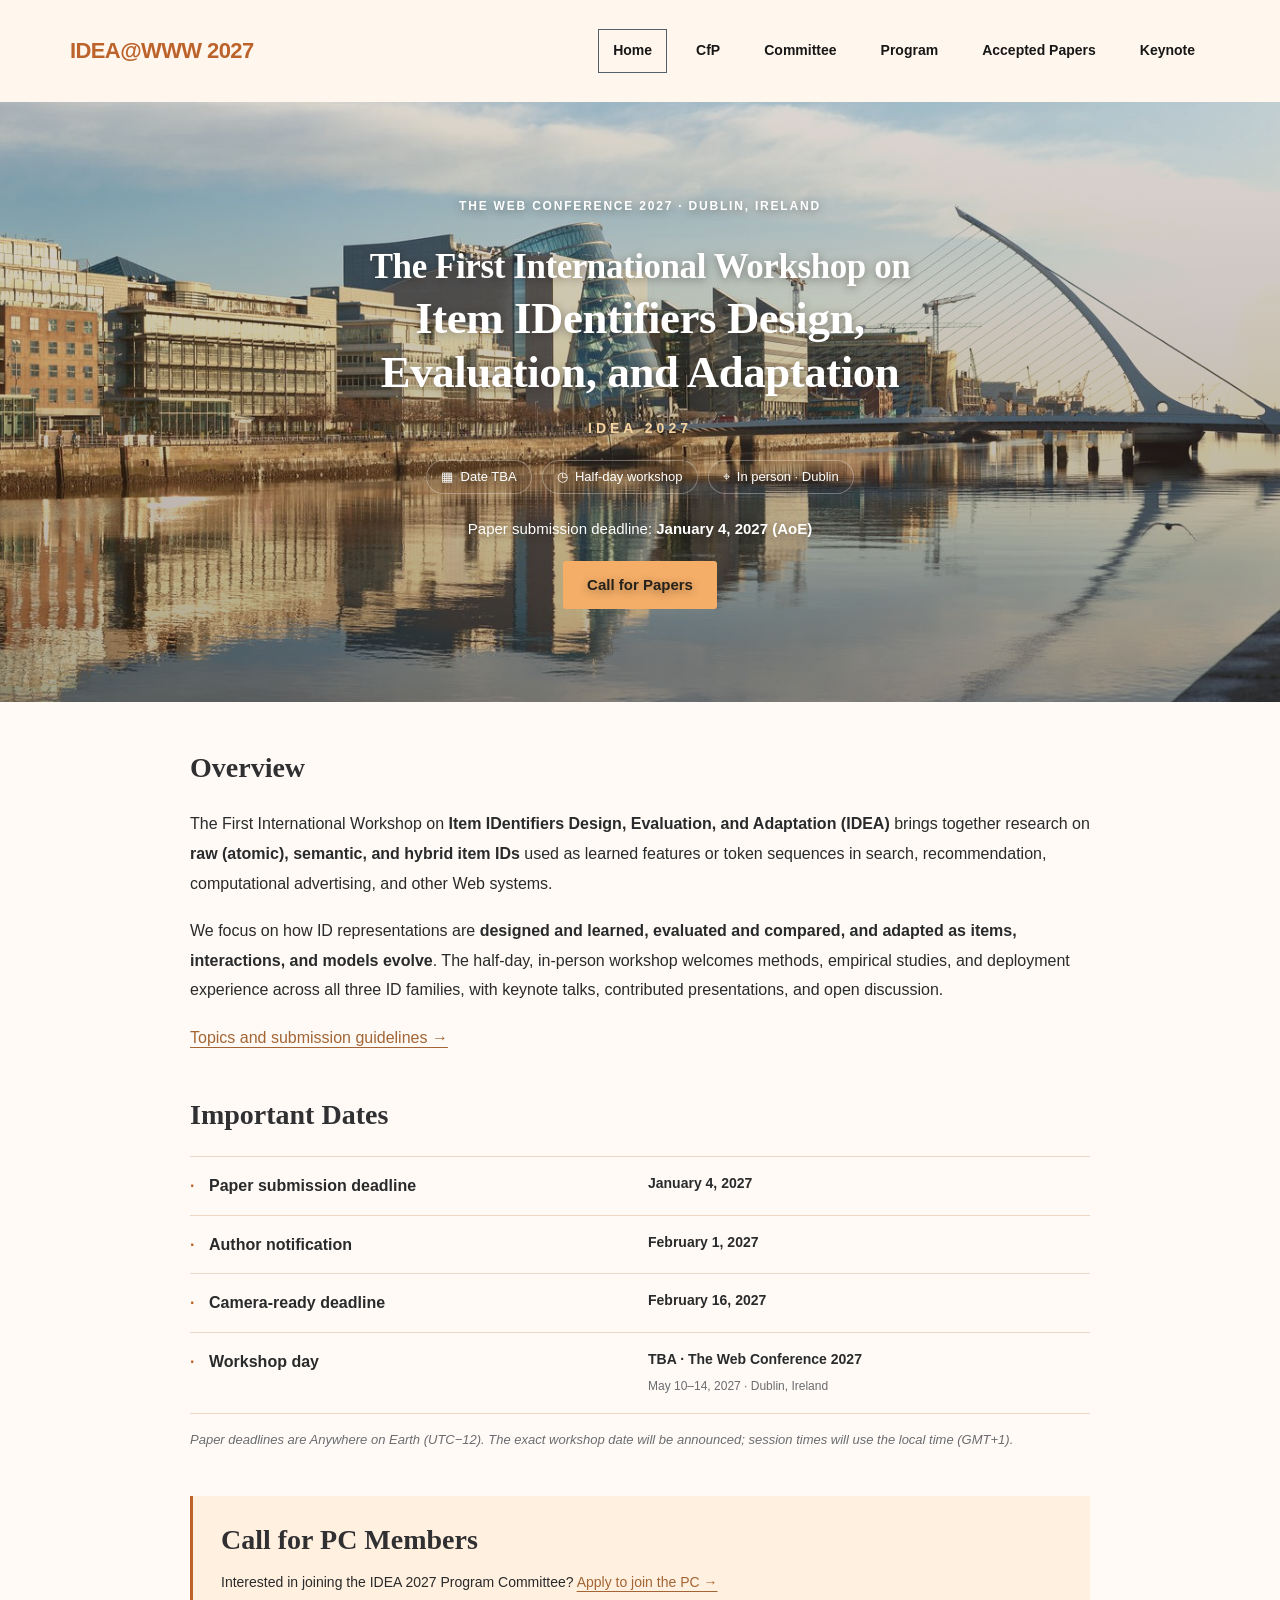
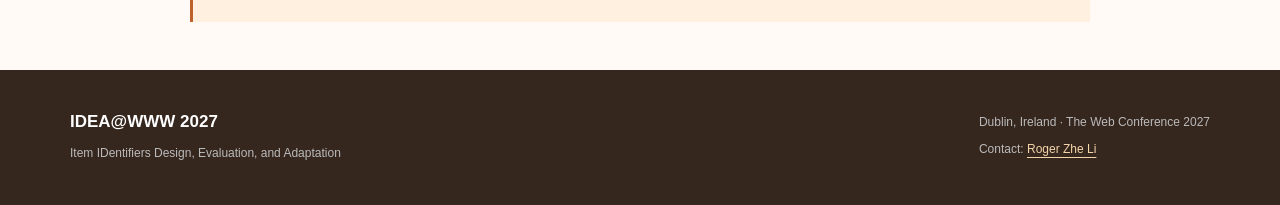
==== commit f8dd0913: "Rename PC member call and link applications to Google Form" ====
--- a/index.html
+++ b/index.html
@@ -94,8 +94,8 @@
 </p>
 </section>
 <section id="reviewers" class="content-section reviewer-callout">
-<h2>Call for Reviewers</h2>
-<p>Interested in reviewing for IDEA 2027? <a href="committee.html#reviewers">See the reviewer call and get in touch →</a></p>
+<h2>Call for PC Members</h2>
+<p>Interested in joining the IDEA 2027 Program Committee? <a href="https://forms.gle/kCSmzvUrCdQZpHJo8" target="_blank" rel="noopener noreferrer">Apply to join the PC →</a></p>
 </section>
 </main>
 <footer>
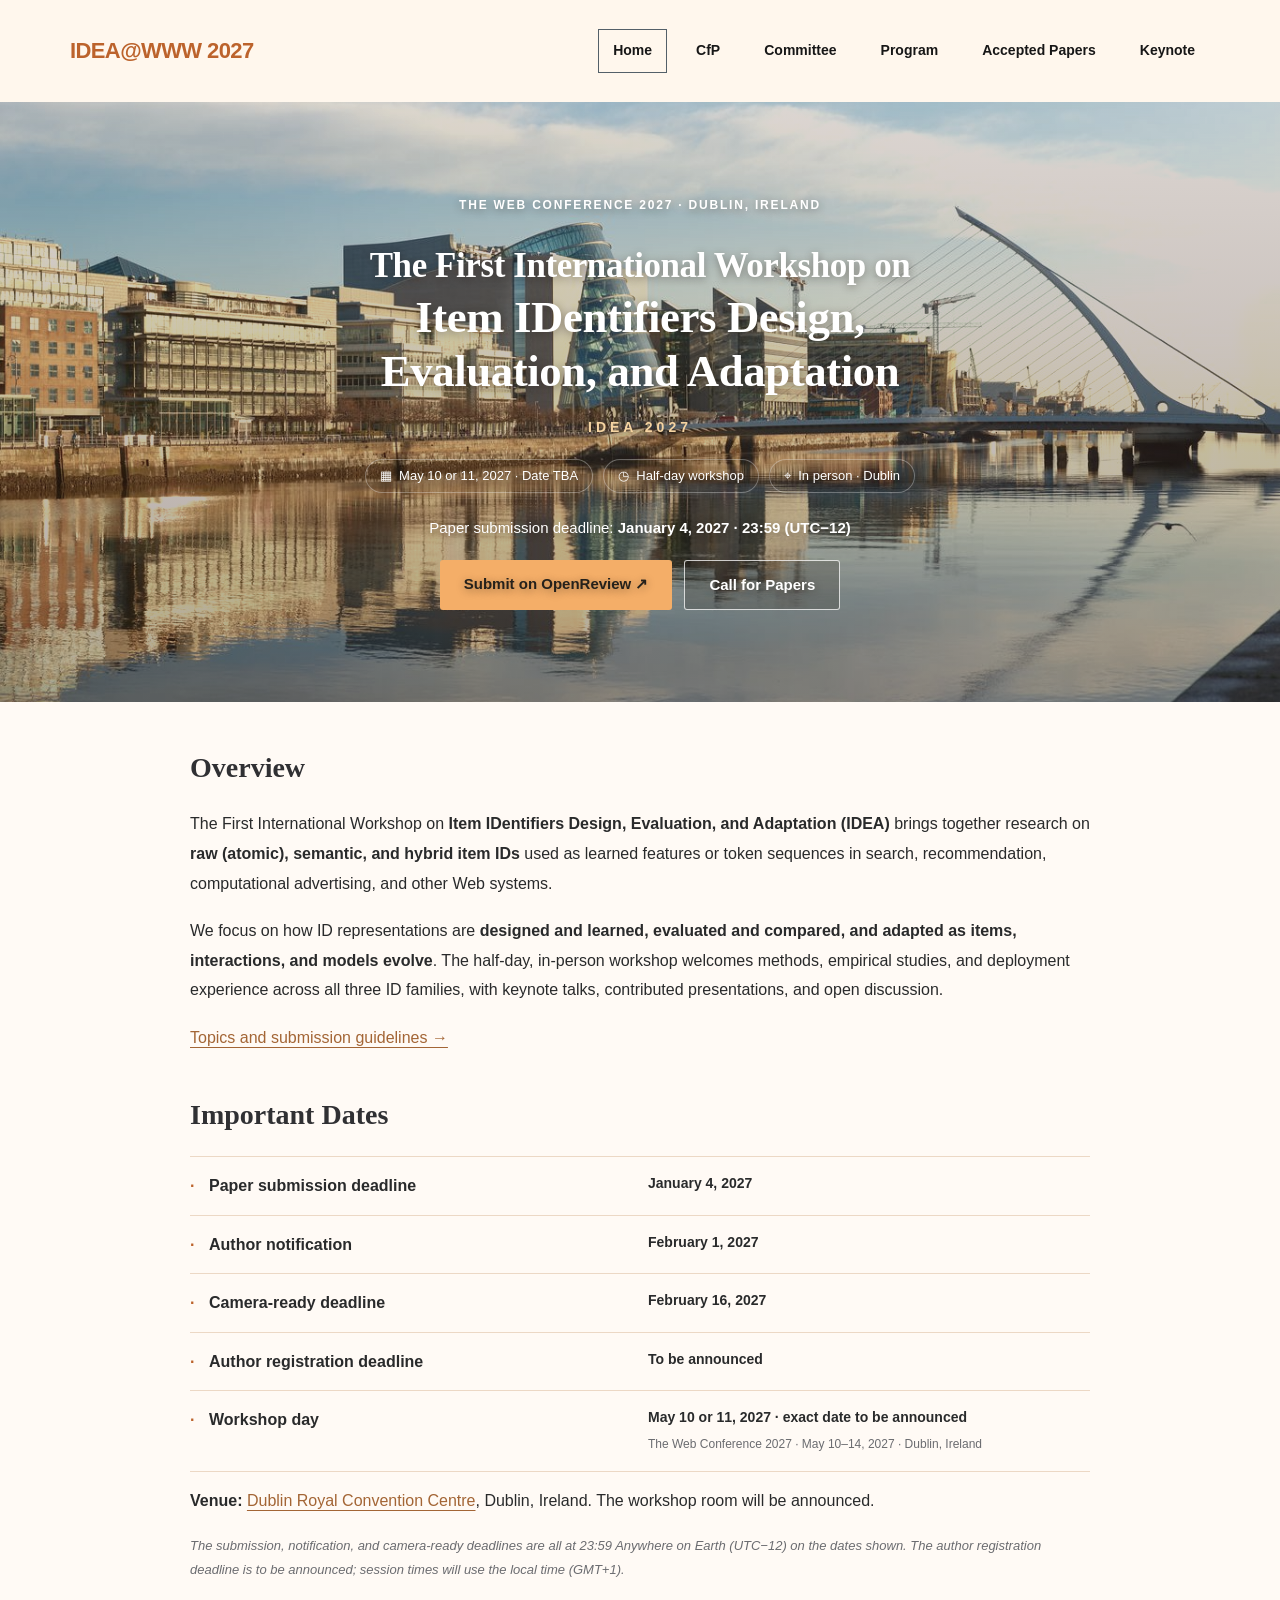
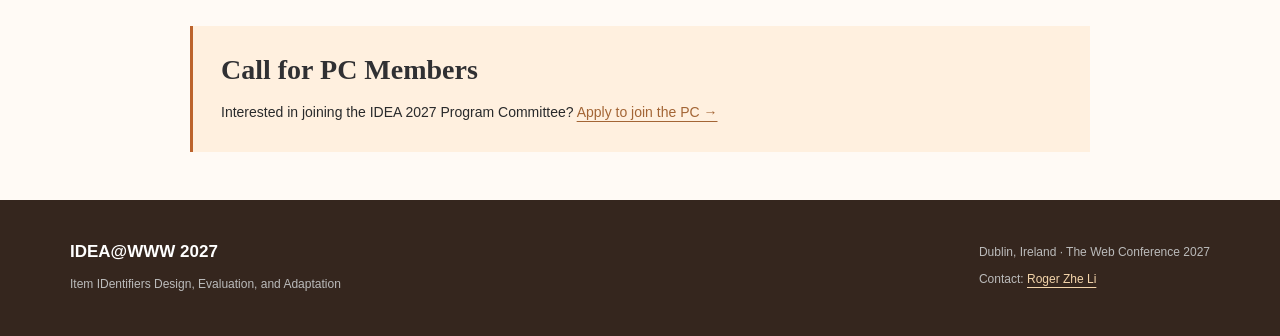
==== commit d8bedb3b: "Publish submission guidelines and OpenReview entry points" ====
--- a/index.html
+++ b/index.html
@@ -34,7 +34,7 @@
 </p>
 <ul class="hero-details">
 <li>
-▦ &nbsp;Date TBA
+▦ &nbsp;May 10 or 11, 2027 · Date TBA
 </li>
 <li>
 ◷ &nbsp;Half-day workshop
@@ -44,9 +44,9 @@
 </li>
 </ul>
 <p class="hero-deadline">
-Paper submission deadline: <strong>January 4, 2027 (AoE)</strong>
+Paper submission deadline: <strong>January 4, 2027 · 23:59 (UTC−12)</strong>
 </p>
-<a class="button hero-button" href="cfp.html">Call for Papers</a>
+<div class="hero-actions"><a class="button" href="https://openreview.net/group?id=ACM.org/TheWebConf/2027/Workshop/IDEA" target="_blank" rel="noopener noreferrer">Submit on OpenReview ↗</a><a class="button button-secondary" href="cfp.html">Call for Papers</a></div>
 </div>
 </div>
 </section>
@@ -81,16 +81,19 @@
 <dd>February 16, 2027</dd>
 </div>
 <div>
-<dt>
-Workshop day
-</dt>
+<dt>Author registration deadline</dt>
+<dd>To be announced</dd>
+</div>
+<div>
+<dt>Workshop day</dt>
 <dd>
-TBA · The Web Conference 2027<br><span>May 10–14, 2027 · Dublin, Ireland</span>
+May 10 or 11, 2027 · exact date to be announced<br><span>The Web Conference 2027 · May 10–14, 2027 · Dublin, Ireland</span>
 </dd>
 </div>
 </dl>
+<p><strong>Venue:</strong> <a href="https://www2027.thewebconf.org/attending/396-2/" target="_blank" rel="noopener noreferrer">Dublin Royal Convention Centre</a>, Dublin, Ireland. The workshop room will be announced.</p>
 <p class="note">
-Paper deadlines are Anywhere on Earth (UTC−12). The exact workshop date will be announced; session times will use the local time (GMT+1).
+The submission, notification, and camera-ready deadlines are all at 23:59 Anywhere on Earth (UTC−12) on the dates shown. The author registration deadline is to be announced; session times will use the local time (GMT+1).
 </p>
 </section>
 <section id="reviewers" class="content-section reviewer-callout">
--- a/assets/style.css
+++ b/assets/style.css
@@ -648,3 +648,9 @@
 @media(max-width:760px) {
   .home-content { padding-top:30px; padding-bottom:36px; }
 }
+
+.hero-actions { display:flex; flex-wrap:wrap; justify-content:center; gap:12px; margin-top:18px; }
+.button-secondary { background:rgba(35,25,17,.20); border:1px solid rgba(255,255,255,.75); color:#fff; }
+.button-secondary:hover { background:rgba(35,25,17,.40); color:#fff; }
+code { overflow-wrap:anywhere; }
+#submission h3 { margin-top:28px; }
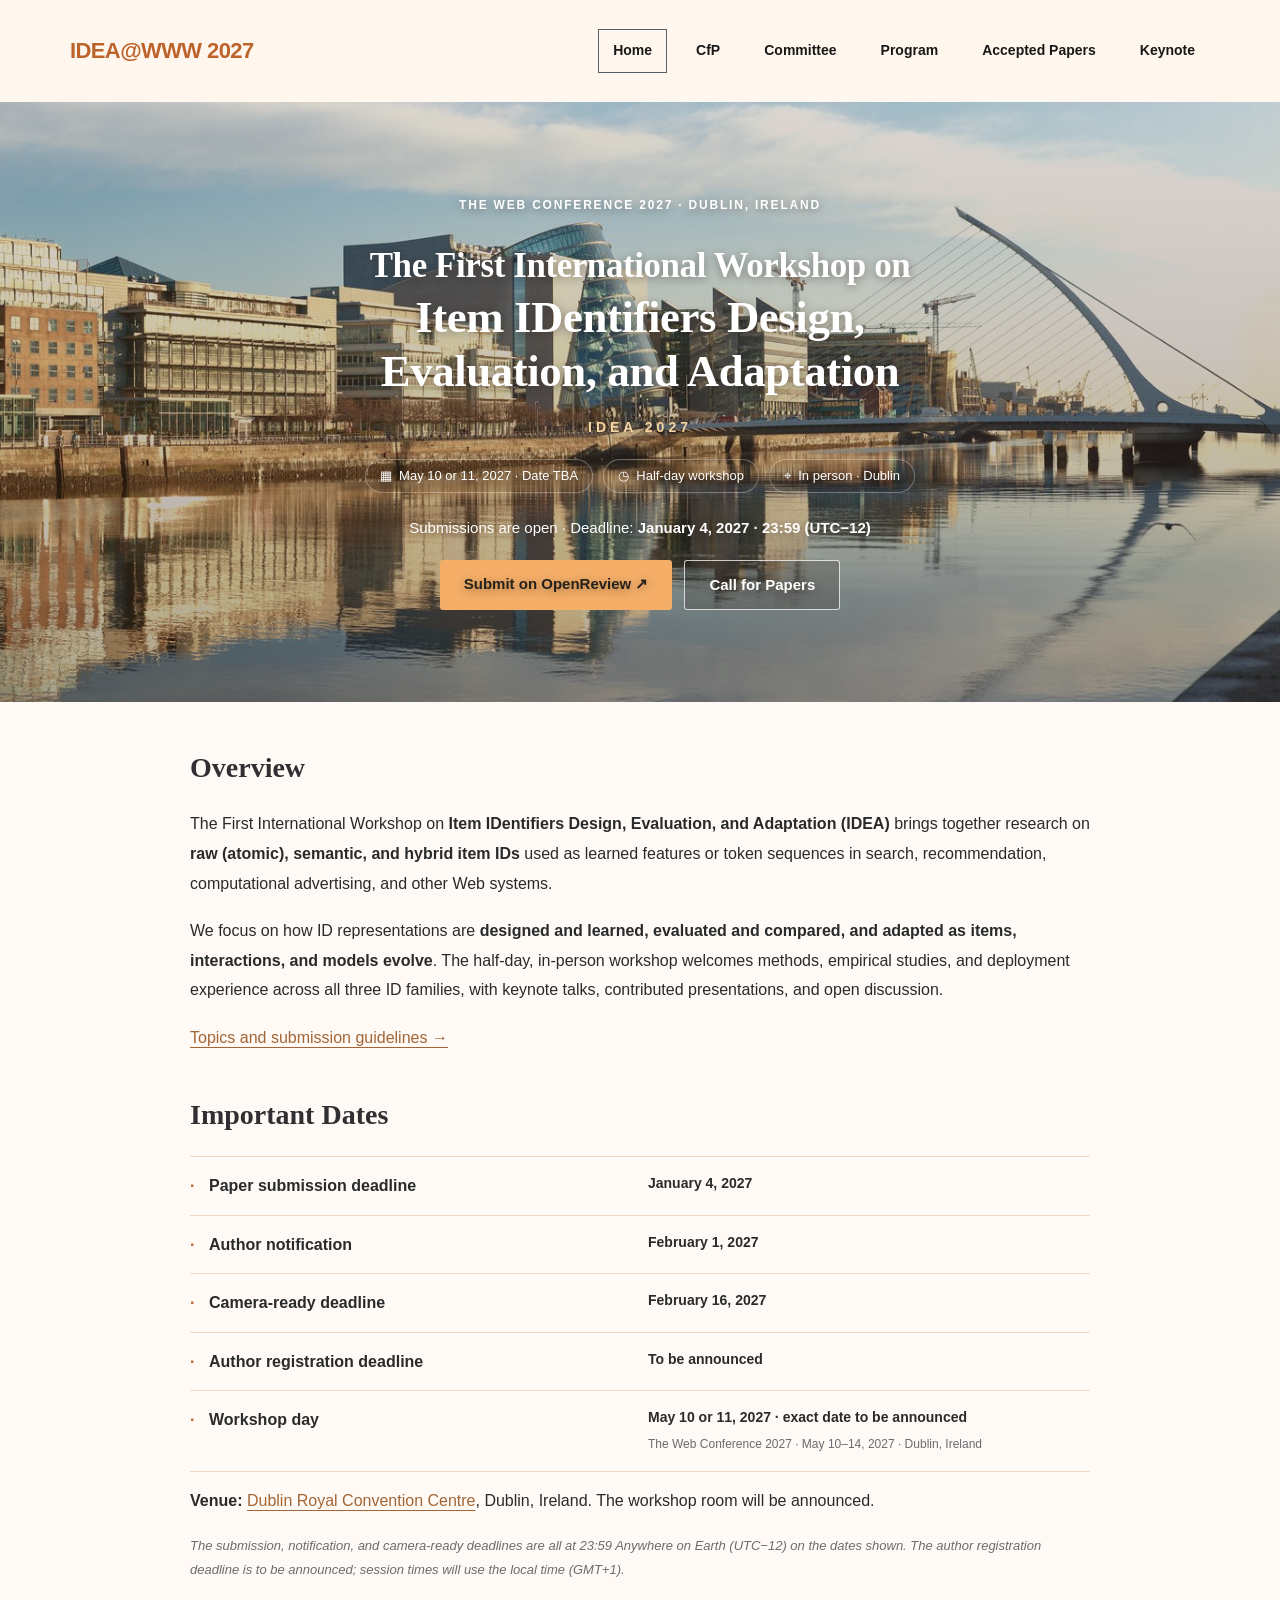
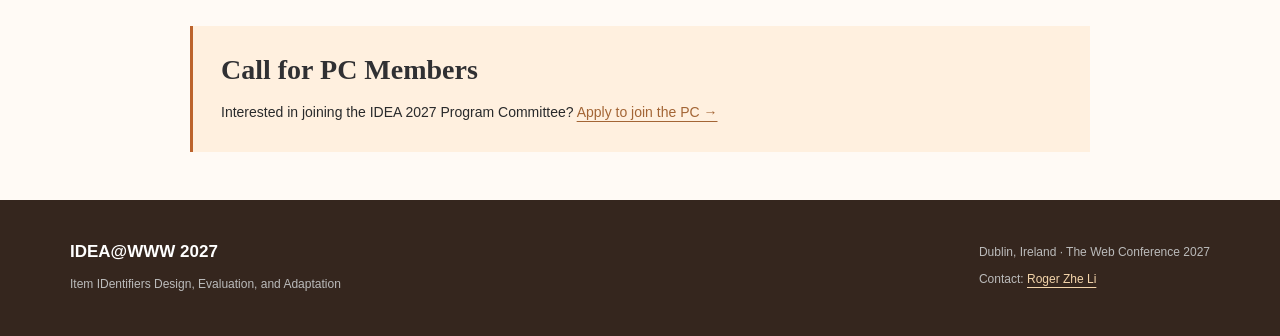
==== commit ea845c8c: "Announce submissions are open" ====
--- a/index.html
+++ b/index.html
@@ -44,7 +44,7 @@
 </li>
 </ul>
 <p class="hero-deadline">
-Paper submission deadline: <strong>January 4, 2027 · 23:59 (UTC−12)</strong>
+Submissions are open · Deadline: <strong>January 4, 2027 · 23:59 (UTC−12)</strong>
 </p>
 <div class="hero-actions"><a class="button" href="https://openreview.net/group?id=ACM.org/TheWebConf/2027/Workshop/IDEA" target="_blank" rel="noopener noreferrer">Submit on OpenReview ↗</a><a class="button button-secondary" href="cfp.html">Call for Papers</a></div>
 </div>
